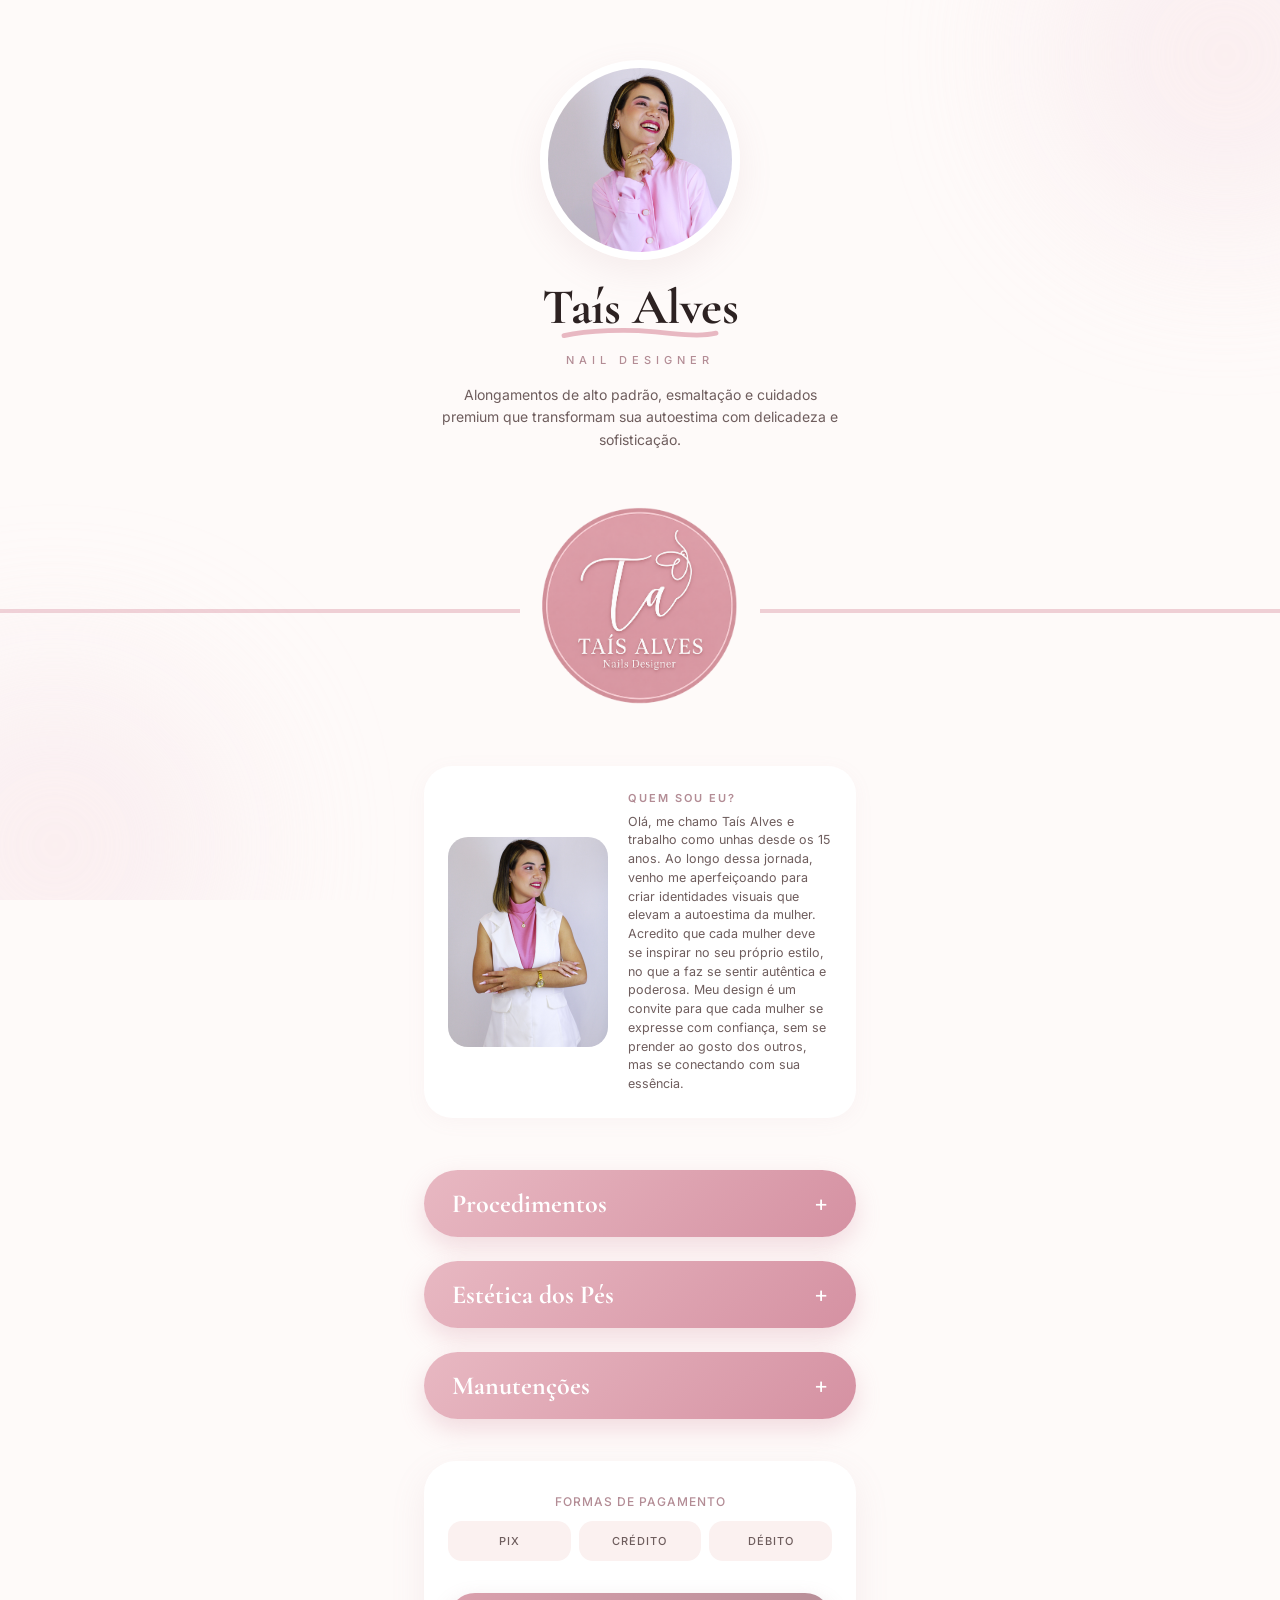
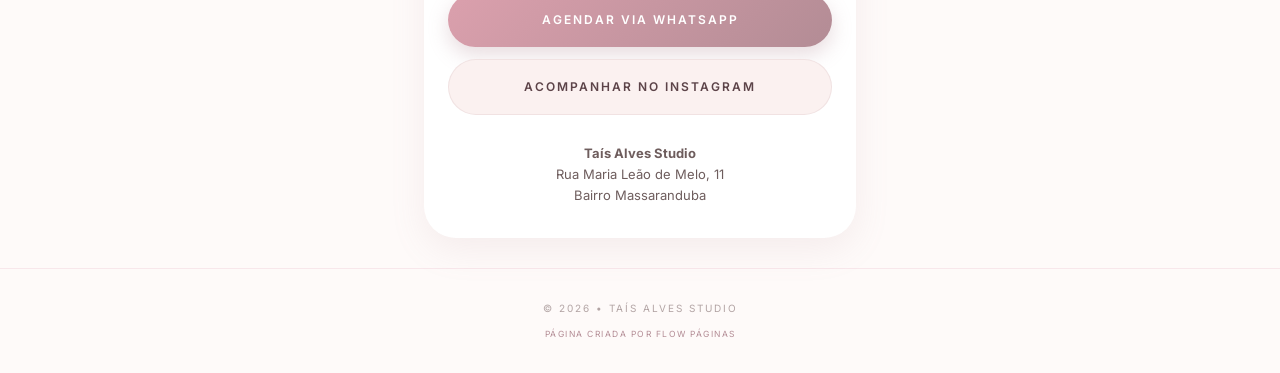
==== index.html @ ef5755d2 "Update index.html" ====
<!DOCTYPE html>
<html lang="pt-BR">
<head>
<meta charset="UTF-8" />
<meta name="viewport" content="width=device-width, initial-scale=1.0"/>

<title>Taís Alves — Nail Designer</title>

<link rel="preconnect" href="https://fonts.googleapis.com">
<link rel="preconnect" href="https://fonts.gstatic.com" crossorigin>
<link href="https://fonts.googleapis.com/css2?family=Inter:wght@300;400;500;600&family=Cormorant+Garamond:ital,wght=0,400;0,500;0,600;0,700;1,400&display=swap" rel="stylesheet">

<style>
:root{
  --bg: #fefaf9;
  --bg-sub: #fbf1f0;
  --rosa-soft: #f8e7eb;
  --rosa-medium: #e8b8c2;
  --rosa-dark: #b38c95;
  --gold: #c8a27a;
  --texto-main: #2d2222;
  --texto-muted: #6e5d5d;
  --branco: #ffffff;
  --shadow-sm: 0 4px 20px rgba(179,140,149,0.06);
  --shadow-md: 0 12px 35px rgba(179,140,149,0.12);
}

*{
  margin:0;
  padding:0;
  box-sizing:border-box;
}

html{
  scroll-behavior:smooth;
  -webkit-text-size-adjust: 100%;
}

body{
  background: var(--bg);
  font-family: 'Inter', sans-serif;
  color: var(--texto-main);
  overflow-x: hidden;
  line-height: 1.5;
  position: relative;
}

img{
  display: block;
  max-width: 100%;
  height: auto;
}

a{
  text-decoration: none;
  color: inherit;
}

.container{
  width: 100%;
  max-width: 480px;
  margin: 0 auto;
  padding: 0 24px;
  position: relative;
  z-index: 10;
}

/* DEGRADÊS DE FUNDO ESTÁTICOS */
.bg-glow {
  position: fixed;
  top: 0;
  left: 0;
  width: 100vw;
  height: 100vh;
  pointer-events: none;
  z-index: 1;
  overflow: hidden;
}

.glow-orb {
  position: absolute;
  width: 350px;
  height: 350px;
  border-radius: 50%;
  background: var(--rosa-soft);
  filter: blur(80px);
  opacity: 0.6;
}

.orb-tr { top: -120px; right: -120px; } 
.orb-bl { bottom: -120px; left: -120px; } 

/* HERO SECTION */
.hero{
  min-height: auto;
  display: flex;
  align-items: center;
  justify-content: center;
  position: relative;
  overflow: hidden;
  padding: 60px 0 0px;
  background: transparent;
}

.hero-content{
  position: relative;
  z-index: 2;
  text-align: center;
  width: 100%;
}

.hero-img{
  width: 200px;
  height: 200px;
  border-radius: 50%;
  overflow: hidden;
  margin: 0 auto;
  border: 8px solid var(--branco);
  box-shadow: var(--shadow-md);
  position: relative;
}

.hero-img img{
  width: 100%;
  height: 100%;
  object-fit: cover;
  object-position: center 18%;
}

.hero-name-container {
  display: inline-block;
  position: relative;
  margin-top: 24px;
}

.hero-name{
  font-family: 'Cormorant Garamond', serif;
  font-size: 50px;
  line-height: 0.95;
  font-weight: 700;
  color: var(--texto-main);
  letter-spacing: -0.5px;
}

.brush-stroke {
  position: absolute;
  bottom: -10px;
  left: 50%;
  transform: translateX(-50%);
  width: 160px;
  height: auto;
  pointer-events: none;
}

.brush-line {
  stroke-dasharray: 500;
  stroke-dashoffset: 500;
  animation: drawStroke 1.8s cubic-bezier(0.4, 0, 0.2, 1) forwards;
  animation-delay: 0.3s;
}

@keyframes drawStroke {
  to { stroke-dashoffset: 0; }
}

.hero-role{
  margin-top: 20px;
  font-size: 11px;
  font-weight: 500;
  letter-spacing: 5px;
  text-transform: uppercase;
  color: var(--rosa-dark);
}

.hero p{
  margin-top: 16px;
  font-size: 14px;
  line-height: 1.6;
  color: var(--texto-muted);
  padding: 0 15px;
}

/* DIVISÓRIA DA LOGO COM CONEXÃO PERFEITA NAS LATERAIS */
.brand-logo-divider-container {
  display: flex;
  align-items: center;
  justify-content: center;
  width: 100vw;
  position: relative;
  left: 50%;
  right: 50%;
  margin-left: -50vw;
  margin-right: -50vw;
  padding: 40px 0 20px;
}

.brand-logo-divider-container::before,
.brand-logo-divider-container::after {
  content: "";
  flex: 1;
  height: 4px; 
  background: var(--rosa-medium);
  opacity: 0.65;
}

.brand-logo-inner {
  padding: 0; /* Removido o recuo para permitir que as linhas toquem as bordas da logo */
  flex-shrink: 0;
  display: flex;
  align-items: center;
}

.brand-logo-inner img {
  width: 240px; /* Logo aumentada para maior destaque */
  height: auto;
  display: block;
}

/* SECTIONS E ACORDION */
.section{
  padding: 12px 0;
  position: relative;
}

.accordion-trigger {
  width: 100%;
  border: none;
  padding: 18px 28px;
  border-radius: 50px;
  background: linear-gradient(135deg, var(--rosa-medium), #d591a2);
  color: var(--branco);
  display: flex;
  justify-content: space-between;
  align-items: center;
  font-family: 'Cormorant Garamond', serif;
  font-size: 26px;
  font-weight: 700;
  cursor: pointer;
  box-shadow: 0 10px 25px rgba(213,145,162, 0.3);
  transition: all 0.3s ease;
}

.accordion-trigger::after {
  content: '+';
  font-family: 'Inter', sans-serif;
  font-size: 22px;
  font-weight: 400;
  color: var(--branco);
  transition: transform 0.3s ease;
}

.accordion-trigger.active {
  background: linear-gradient(135deg, #d591a2, var(--rosa-dark));
  box-shadow: 0 4px 15px rgba(213,145,162, 0.2);
}

.accordion-trigger.active::after {
  content: '−';
}

.accordion-content {
  max-height: 0;
  overflow: hidden;
  transition: max-height 0.4s cubic-bezier(0.4, 0, 0.2, 1);
  background: transparent;
}

.accordion-wrapper {
  padding: 20px 4px;
  display: flex;
  flex-direction: column;
  gap: 16px;
}

/* QUEM SOU EU */
.about-section {
  padding: 15px 0 40px;
}

.about{
  background: var(--branco);
  padding: 24px;
  border-radius: 28px;
  box-shadow: var(--shadow-sm);
  display: flex;
  flex-direction: row;
  align-items: center;
  gap: 20px;
}

.about-image {
  flex-shrink: 0;
}

.about-image img{
  width: 160px; /* Levemente mais larga */
  height: 210px; /* Levemente mais alta - Proporção elegante preservada */
  border-radius: 20px;
  object-fit: cover;
  object-position: center 20%;
}

.about-text{
  flex: 1;
}

.about-text h3{
  font-size: 11px;
  font-weight: 600;
  letter-spacing: 2px;
  text-transform: uppercase;
  color: var(--rosa-dark);
  margin-bottom: 6px;
}

.about-text p{
  font-size: 12.5px;
  line-height: 1.5;
  color: var(--texto-muted);
}

/* CONTAINER PADRÃO DE SERVIÇOS */
.service-block {
  background: var(--branco);
  padding: 20px;
  border-radius: 28px;
  box-shadow: var(--shadow-sm);
  display: flex;
  flex-direction: row;
  align-items: center;
  gap: 20px;
}

.service-block-image {
  flex-shrink: 0;
}

.service-block-image img {
  width: 120px;
  height: 160px;
  border-radius: 20px;
  object-fit: cover;
}

.service-block-text {
  flex: 1;
}

.service-block-text h4 {
  font-family: 'Cormorant Garamond', serif;
  font-size: 24px;
  font-weight: 700;
  color: var(--texto-main);
  margin-bottom: 6px;
  line-height: 1.2;
}

.service-block-text h5 {
  font-size: 9px;
  font-weight: 600;
  letter-spacing: 2px;
  text-transform: uppercase;
  color: var(--rosa-dark);
  margin-bottom: 2px;
}

.service-block-text p {
  font-size: 12px;
  line-height: 1.5;
  color: var(--texto-muted);
}

/* CONTATOS E PAGAMENTO */
.payment-section {
  padding: 30px 0;
}

.payment-box{
  background: var(--branco);
  padding: 32px 24px;
  border-radius: 32px;
  box-shadow: var(--shadow-md);
}

.payment-list{
  display: grid;
  grid-template-columns: repeat(3, 1fr);
  gap: 8px;
  margin-top: 10px;
}

.payment-item{
  padding: 12px 5px;
  border-radius: 14px;
  background: var(--bg-sub);
  font-size: 11px;
  font-weight: 500;
  letter-spacing: 1px;
  text-transform: uppercase;
  color: var(--texto-muted);
  text-align: center;
}

.socials{
  margin-top: 32px;
  display: flex;
  flex-direction: column;
  gap: 12px;
}

.socials a{
  padding: 18px;
  border-radius: 50px;
  font-size: 12px;
  font-weight: 600;
  letter-spacing: 2px;
  text-transform: uppercase;
  text-align: center;
  transition: all 0.2s ease;
}

.btn-instagram{
  background: var(--bg-sub);
  color: #5c4348;
  border: 1px solid rgba(179,140,149,0.15);
}

.btn-whatsapp{
  background: linear-gradient(135deg, #dba0ad, var(--rosa-dark));
  color: var(--branco);
  box-shadow: 0 8px 20px rgba(179,140,149,0.3);
}

.address{
  margin-top: 28px;
  font-size: 13px;
  line-height: 1.6;
  color: var(--texto-muted);
  text-align: center;
}

/* FOOTER */
footer{
  padding: 32px 0;
  text-align: center;
  font-size: 10px;
  font-weight: 400;
  letter-spacing: 2px;
  text-transform: uppercase;
  color: #b2a4a4;
  border-top: 1px solid var(--rosa-soft);
  display: flex;
  flex-direction: column;
  align-items: center;
  gap: 10px;
}

.credits {
  font-size: 8.5px;
  letter-spacing: 1.5px;
  color: var(--rosa-dark);
  margin-top: 2px;
}
</style>
</head>

<body>

<div class="bg-glow">
  <div class="glow-orb orb-tr"></div>
  <div class="glow-orb orb-bl"></div>
</div>

<section class="hero">
  <div class="container">
    <div class="hero-content">
      <div class="hero-img">
        <img src="F1C.JPG" alt="Taís Alves">
      </div>

      <div class="hero-name-container">
        <h1 class="hero-name">Taís Alves</h1>
        <svg class="brush-stroke" viewBox="0 0 200 20" fill="none" xmlns="http://www.w3.org/2000/svg">
          <path class="brush-line" d="M5 12C35 5 85 4 115 7C145 10 175 14 195 9" stroke="#e8b8c2" stroke-width="6" stroke-linecap="round" stroke-linejoin="round"/>
        </svg>
      </div>

      <div class="hero-role">Nail Designer</div>

      <p>Alongamentos de alto padrão, esmaltação e cuidados premium que transformam sua autoestima com delicadeza e sofisticação.</p>
    </div>
  </div>
</section>

<div class="brand-logo-divider-container">
  <div class="brand-logo-inner">
    <img src="page12.png" alt="Taís Alves Nails Designer Logo">
  </div>
</div>

<section class="section about-section">
  <div class="container">
    <div class="about">
      <div class="about-image">
        <img src="F2Q.JPG" alt="Taís Alves">
      </div>
      <div class="about-text">
        <h3>Quem sou eu?</h3>
        <p>Olá, me chamo Taís Alves e trabalho como unhas desde os 15 anos. Ao longo dessa jornada, venho me aperfeiçoando para criar identidades visuais que elevam a autoestima da mulher. Acredito que cada mulher deve se inspirar no seu próprio estilo, no que a faz se sentir autêntica e poderosa. Meu design é um convite para que cada mulher se expresse com confiança, sem se prender ao gosto dos outros, mas se conectando com sua essência.</p>
      </div>
    </div>
  </div>
</section>

<section class="section">
  <div class="container">
    <button class="accordion-trigger" aria-expanded="false">Procedimentos</button>
    <div class="accordion-content">
      <div class="accordion-wrapper">

        <div class="service-block">
          <div class="service-block-image">
            <img src="alonf.jpg" alt="Fibra de Vidro">
          </div>
          <div class="service-block-text">
            <h4>Fibra de Vidro</h4>
            <p>A fibra de vidro para unhas é um material composto por filamentos finos que, quando aplicados com um gel ou resina, reforçam a estrutura da unha, proporcionando alongamento leve, resistente e natural. É uma técnica duradoura, ideal para quem busca uma alternativa mais fina e flexível, com acabamento impecável e menor risco de quebra.</p>
          </div>
        </div>

        <div class="service-block">
          <div class="service-block-image">
            <img src="blida.jpg" alt="Blindagem Diamond">
          </div>
          <div class="service-block-text">
            <h4>Blindagem Diamond</h4>
            <p>Camada protetora ideal para blindar suas unhas naturais contra quebras estruturais e rachaduras, promovendo brilho uniforme por muito mais tempo.</p>
          </div>
        </div>

        <div class="service-block">
          <div class="service-block-image">
            <img src="unhasgel.jpg" alt="Esmaltação em Gel / Molde F1">
          </div>
          <div class="service-block-text">
            <h4>Esmaltação em Gel</h4>
            <p>O molde F1 para unhas em gel é um sistema de suporte técnico de alta precisão, desenvolvido para garantir o alongamento exato e simétrico das unhas. Ele é feito de material de alta qualidade, permitindo uma aderência segura e um controle preciso do formato. Ideal para profissionais que buscam um resultado duradouro, natural e com alta performance.</p>
          </div>
        </div>

      </div>
    </div>
  </div>
</section>

<section class="section">
  <div class="container">
    <button class="accordion-trigger" aria-expanded="false">Estética dos Pés</button>
    <div class="accordion-content">
      <div class="accordion-wrapper">

        <div class="service-block">
          <div class="service-block-image">
            <img src="spap.jpg" alt="SPA dos Pés">
          </div>
          <div class="service-block-text">
            <h4>SPA dos Pés</h4>
            <p>Tratamento relaxante com esfoliação, imersão em água morna e hidratação profunda para remover calosidades e renovar totalmente a pele.</p>
          </div>
        </div>

        <div class="service-block">
          <div class="service-block-image">
            <img src="Premium.png" alt="Pedicure Premium">
          </div>
          <div class="service-block-text">
            <h4>Pedicure Premium</h4>
            <p>Cuidado meticuloso focado na saúde e na estética das unhas dos pés, oferecendo corte correto, remoção higiênica de cutículas e acabamento limpo.</p>
          </div>
        </div>

      </div>
    </div>
  </div>
</section>

<section class="section">
  <div class="container">
    <button class="accordion-trigger" aria-expanded="false">Manutenções</button>
    <div class="accordion-content">
      <div class="accordion-wrapper">

        <div class="service-block">
          <div class="service-block-image">
            <img src="along.png" alt="Alongamento">
          </div>
          <div class="service-block-text">
            <h5>Cuidados</h5>
            <h4>Alongamento</h4>
            <p>A manutenção deve ser realizada entre 15 e 20 dias para preservar resistência e beleza.</p>
          </div>
        </div>

        <div class="service-block">
          <div class="service-block-image">
            <img src="cuidados-2.png" alt="Esmaltação em Gel">
          </div>
          <div class="service-block-text">
            <h5>Cuidados</h5>
            <h4>Esmaltação em Gel</h4>
            <p>Evite remover em casa para não comprometer a saúde das unhas naturais.</p>
          </div>
        </div>

      </div>
    </div>
  </div>
</section>

<section class="section payment-section">
  <div class="container">
    <div class="payment">
      <div class="payment-box">
        
        <p style="font-size: 12px; text-transform: uppercase; letter-spacing: 1px; color: var(--rosa-dark); font-weight: 500; text-align: center;">Formas de pagamento</p>
        
        <div class="payment-list">
          <div class="payment-item">Pix</div>
          <div class="payment-item">Crédito</div>
          <div class="payment-item">Débito</div>
        </div>

        <div class="socials">
          <a href="https://wa.me/558299385421" class="btn-whatsapp" target="_blank">Agendar via WhatsApp</a>
          <a href="https://www.instagram.com/taisalves.naildesigner?utm_source=qr" class="btn-instagram" target="_blank">Acompanhar no Instagram</a>
        </div>

        <div class="address">
          <strong>Taís Alves Studio</strong><br>
          Rua Maria Leão de Melo, 11<br>
          Bairro Massaranduba
        </div>
      </div>
    </div>
  </div>
</section>

<footer>
  <span>© <span id="year"></span> • Taís Alves Studio</span>
  <span class="credits">Página criada por Flow Páginas</span>
</footer>

<script>
  document.getElementById('year').textContent = new Date().getFullYear();

  document.querySelectorAll('.accordion-trigger').forEach(trigger => {
    trigger.addEventListener('click', function() {
      this.classList.toggle('active');
      const content = this.nextElementSibling;
      
      if (this.classList.contains('active')) {
        content.style.maxHeight = content.scrollHeight + "px";
        this.setAttribute('aria-expanded', 'true');
      } else {
        content.style.maxHeight = "0px";
        this.setAttribute('aria-expanded', 'false');
      }
    });
  });
</script>

</body>
</html>
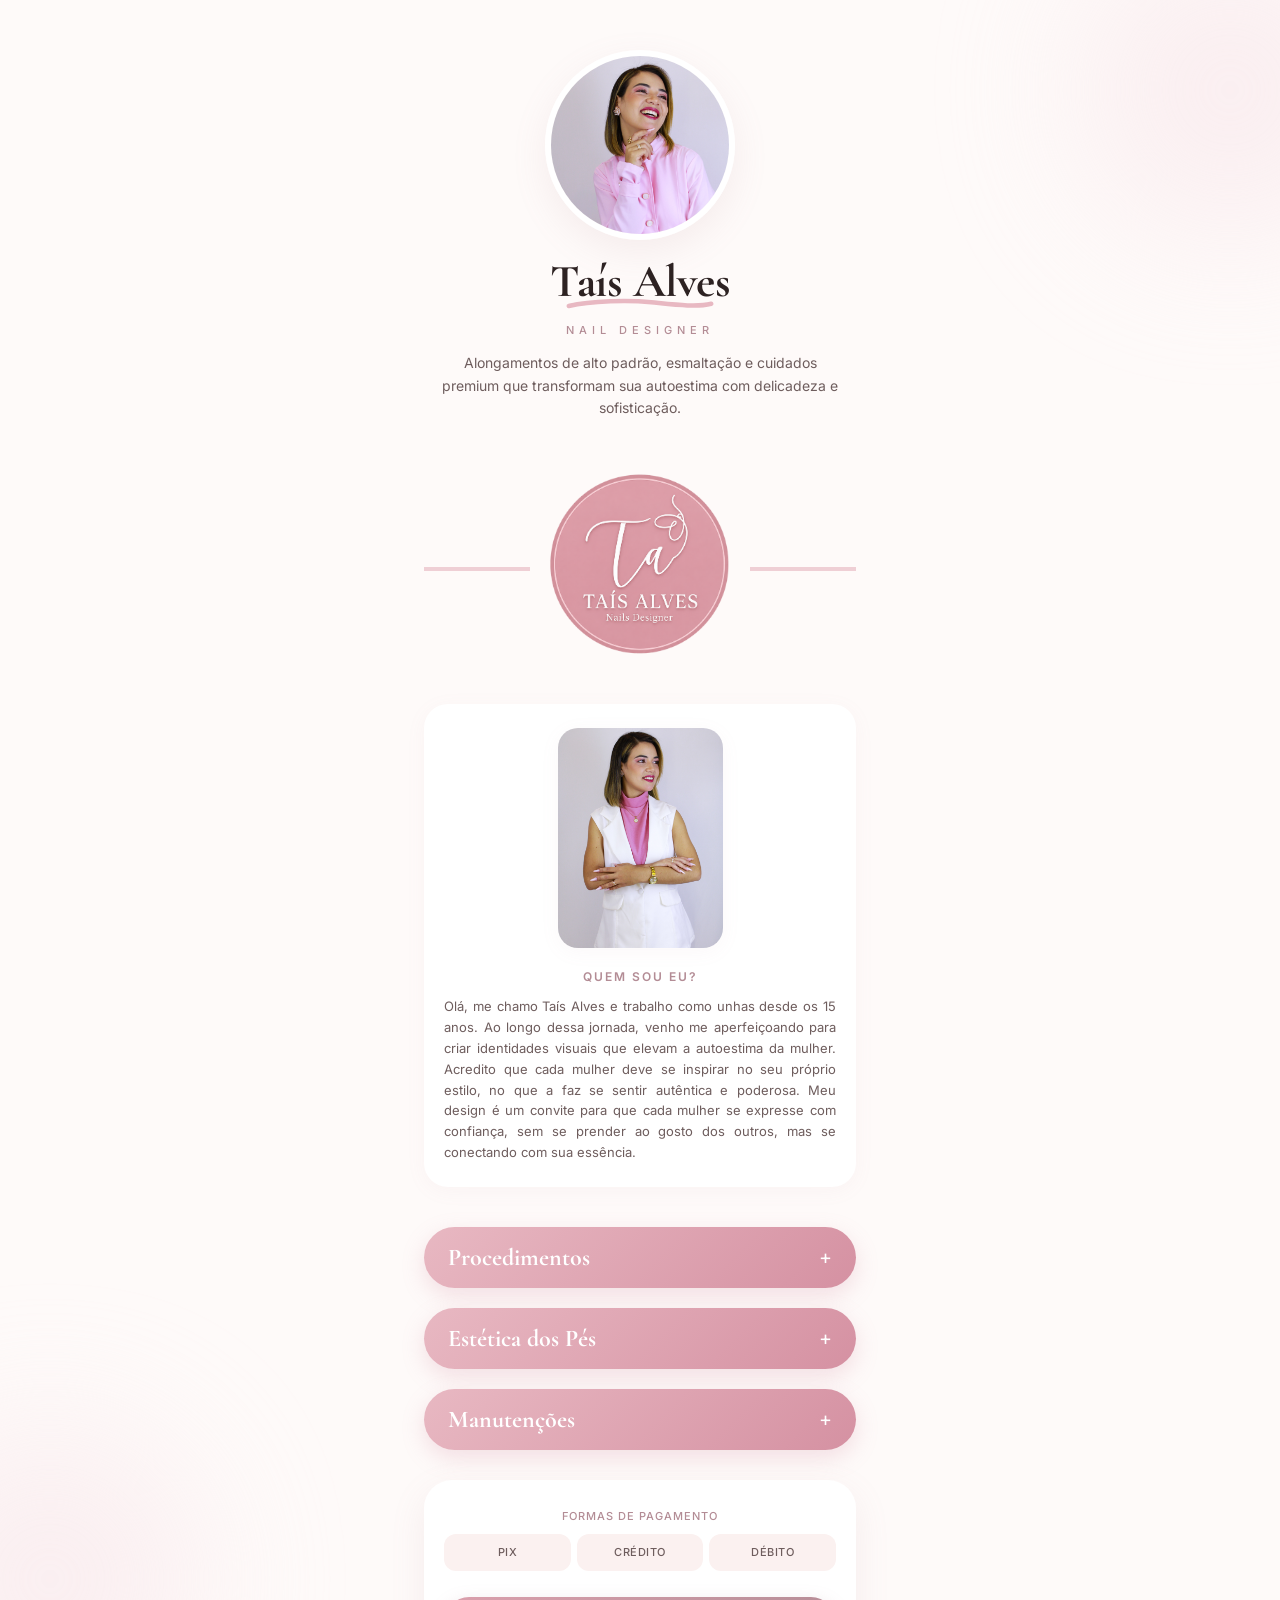
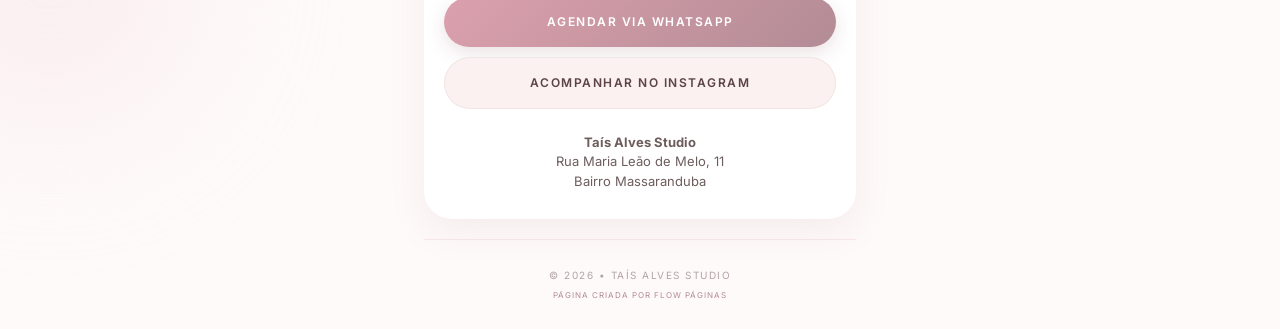
==== commit e36842bb: "Update index.html" ====
--- a/index.html
+++ b/index.html
@@ -2,7 +2,7 @@
 <html lang="pt-BR">
 <head>
 <meta charset="UTF-8" />
-<meta name="viewport" content="width=device-width, initial-scale=1.0"/>
+<meta name="viewport" content="width=device-width, initial-scale=1.0, maximum-scale=5.0"/>
 
 <title>Taís Alves — Nail Designer</title>
 
@@ -31,16 +31,16 @@
   box-sizing:border-box;
 }
 
-html{
-  scroll-behavior:smooth;
-  -webkit-text-size-adjust: 100%;
+html, body {
+  width: 100%;
+  max-width: 100%;
+  background: var(--bg);
+  overflow-x: hidden; /* Garante que não haja rolagem lateral */
 }
 
 body{
-  background: var(--bg);
   font-family: 'Inter', sans-serif;
   color: var(--texto-main);
-  overflow-x: hidden;
   line-height: 1.5;
   position: relative;
 }
@@ -65,13 +65,13 @@
   z-index: 10;
 }
 
-/* DEGRADÊS DE FUNDO ESTÁTICOS */
+/* DEGRADÊS DE FUNDO ESTÁTICOS - OTIMIZADOS PARA CELULAR */
 .bg-glow {
-  position: fixed;
+  position: absolute;
   top: 0;
   left: 0;
-  width: 100vw;
-  height: 100vh;
+  width: 100%;
+  height: 100%;
   pointer-events: none;
   z-index: 1;
   overflow: hidden;
@@ -79,43 +79,35 @@
 
 .glow-orb {
   position: absolute;
-  width: 350px;
-  height: 350px;
+  width: 300px;
+  height: 300px;
   border-radius: 50%;
   background: var(--rosa-soft);
-  filter: blur(80px);
+  filter: blur(70px);
   opacity: 0.6;
 }
 
-.orb-tr { top: -120px; right: -120px; } 
-.orb-bl { bottom: -120px; left: -120px; } 
+.orb-tr { top: -60px; right: -100px; } 
+.orb-bl { bottom: 200px; left: -100px; } 
 
 /* HERO SECTION */
 .hero{
-  min-height: auto;
-  display: flex;
-  align-items: center;
-  justify-content: center;
-  position: relative;
-  overflow: hidden;
-  padding: 60px 0 0px;
+  padding: 50px 0 10px;
   background: transparent;
+  text-align: center;
 }
 
 .hero-content{
-  position: relative;
-  z-index: 2;
-  text-align: center;
   width: 100%;
 }
 
 .hero-img{
-  width: 200px;
-  height: 200px;
+  width: 190px;
+  height: 190px;
   border-radius: 50%;
   overflow: hidden;
   margin: 0 auto;
-  border: 8px solid var(--branco);
+  border: 6px solid var(--branco);
   box-shadow: var(--shadow-md);
   position: relative;
 }
@@ -130,12 +122,12 @@
 .hero-name-container {
   display: inline-block;
   position: relative;
-  margin-top: 24px;
+  margin-top: 20px;
 }
 
 .hero-name{
   font-family: 'Cormorant Garamond', serif;
-  font-size: 50px;
+  font-size: 46px;
   line-height: 0.95;
   font-weight: 700;
   color: var(--texto-main);
@@ -144,27 +136,16 @@
 
 .brush-stroke {
   position: absolute;
-  bottom: -10px;
+  bottom: -8px;
   left: 50%;
   transform: translateX(-50%);
-  width: 160px;
+  width: 150px;
   height: auto;
   pointer-events: none;
 }
 
-.brush-line {
-  stroke-dasharray: 500;
-  stroke-dashoffset: 500;
-  animation: drawStroke 1.8s cubic-bezier(0.4, 0, 0.2, 1) forwards;
-  animation-delay: 0.3s;
-}
-
-@keyframes drawStroke {
-  to { stroke-dashoffset: 0; }
-}
-
 .hero-role{
-  margin-top: 20px;
+  margin-top: 18px;
   font-size: 11px;
   font-weight: 500;
   letter-spacing: 5px;
@@ -173,25 +154,21 @@
 }
 
 .hero p{
-  margin-top: 16px;
+  margin-top: 14px;
   font-size: 14px;
   line-height: 1.6;
   color: var(--texto-muted);
-  padding: 0 15px;
-}
-
-/* DIVISÓRIA DA LOGO COM CONEXÃO PERFEITA NAS LATERAIS */
+  padding: 0 10px;
+}
+
+/* DIVISÓRIA DA LOGO BLINDADA PARA NÃO QUEBRAR NO CELULAR */
 .brand-logo-divider-container {
   display: flex;
   align-items: center;
   justify-content: center;
-  width: 100vw;
-  position: relative;
-  left: 50%;
-  right: 50%;
-  margin-left: -50vw;
-  margin-right: -50vw;
-  padding: 40px 0 20px;
+  width: 100%;
+  padding: 30px 0 15px;
+  gap: 0;
 }
 
 .brand-logo-divider-container::before,
@@ -204,28 +181,29 @@
 }
 
 .brand-logo-inner {
-  padding: 0; /* Removido o recuo para permitir que as linhas toquem as bordas da logo */
+  padding: 0; 
   flex-shrink: 0;
   display: flex;
   align-items: center;
 }
 
 .brand-logo-inner img {
-  width: 240px; /* Logo aumentada para maior destaque */
+  width: 220px; 
+  max-width: 55vw; 
   height: auto;
   display: block;
 }
 
 /* SECTIONS E ACORDION */
 .section{
-  padding: 12px 0;
+  padding: 10px 0;
   position: relative;
 }
 
 .accordion-trigger {
   width: 100%;
   border: none;
-  padding: 18px 28px;
+  padding: 16px 24px;
   border-radius: 50px;
   background: linear-gradient(135deg, var(--rosa-medium), #d591a2);
   color: var(--branco);
@@ -233,25 +211,25 @@
   justify-content: space-between;
   align-items: center;
   font-family: 'Cormorant Garamond', serif;
-  font-size: 26px;
+  font-size: 24px;
   font-weight: 700;
   cursor: pointer;
-  box-shadow: 0 10px 25px rgba(213,145,162, 0.3);
+  box-shadow: 0 8px 22px rgba(213,145,162, 0.25);
   transition: all 0.3s ease;
+  outline: none;
 }
 
 .accordion-trigger::after {
   content: '+';
   font-family: 'Inter', sans-serif;
-  font-size: 22px;
+  font-size: 20px;
   font-weight: 400;
   color: var(--branco);
-  transition: transform 0.3s ease;
 }
 
 .accordion-trigger.active {
   background: linear-gradient(135deg, #d591a2, var(--rosa-dark));
-  box-shadow: 0 4px 15px rgba(213,145,162, 0.2);
+  box-shadow: 0 4px 12px rgba(213,145,162, 0.15);
 }
 
 .accordion-trigger.active::after {
@@ -262,29 +240,29 @@
   max-height: 0;
   overflow: hidden;
   transition: max-height 0.4s cubic-bezier(0.4, 0, 0.2, 1);
-  background: transparent;
 }
 
 .accordion-wrapper {
-  padding: 20px 4px;
+  padding: 16px 2px;
   display: flex;
   flex-direction: column;
-  gap: 16px;
-}
-
-/* QUEM SOU EU */
+  gap: 14px;
+}
+
+/* QUEM SOU EU - CORRIGIDO E SEGURO */
 .about-section {
-  padding: 15px 0 40px;
+  padding: 10px 0 30px;
 }
 
 .about{
   background: var(--branco);
-  padding: 24px;
-  border-radius: 28px;
+  padding: 24px 20px;
+  border-radius: 24px;
   box-shadow: var(--shadow-sm);
   display: flex;
-  flex-direction: row;
+  flex-direction: column; 
   align-items: center;
+  text-align: center;
   gap: 20px;
 }
 
@@ -293,42 +271,44 @@
 }
 
 .about-image img{
-  width: 160px; /* Levemente mais larga */
-  height: 210px; /* Levemente mais alta - Proporção elegante preservada */
+  width: 165px; 
+  height: 220px; 
   border-radius: 20px;
   object-fit: cover;
   object-position: center 20%;
+  box-shadow: var(--shadow-sm);
 }
 
 .about-text{
-  flex: 1;
+  width: 100%;
 }
 
 .about-text h3{
-  font-size: 11px;
+  font-size: 12px;
   font-weight: 600;
   letter-spacing: 2px;
   text-transform: uppercase;
   color: var(--rosa-dark);
-  margin-bottom: 6px;
+  margin-bottom: 10px;
 }
 
 .about-text p{
-  font-size: 12.5px;
-  line-height: 1.5;
+  font-size: 13px;
+  line-height: 1.6;
   color: var(--texto-muted);
+  text-align: justify;
 }
 
 /* CONTAINER PADRÃO DE SERVIÇOS */
 .service-block {
   background: var(--branco);
-  padding: 20px;
-  border-radius: 28px;
+  padding: 16px;
+  border-radius: 24px;
   box-shadow: var(--shadow-sm);
   display: flex;
   flex-direction: row;
   align-items: center;
-  gap: 20px;
+  gap: 16px;
 }
 
 .service-block-image {
@@ -336,9 +316,9 @@
 }
 
 .service-block-image img {
-  width: 120px;
-  height: 160px;
-  border-radius: 20px;
+  width: 100px;
+  height: 135px;
+  border-radius: 16px;
   object-fit: cover;
 }
 
@@ -348,17 +328,17 @@
 
 .service-block-text h4 {
   font-family: 'Cormorant Garamond', serif;
-  font-size: 24px;
+  font-size: 21px;
   font-weight: 700;
   color: var(--texto-main);
-  margin-bottom: 6px;
+  margin-bottom: 4px;
   line-height: 1.2;
 }
 
 .service-block-text h5 {
   font-size: 9px;
   font-weight: 600;
-  letter-spacing: 2px;
+  letter-spacing: 1.5px;
   text-transform: uppercase;
   color: var(--rosa-dark);
   margin-bottom: 2px;
@@ -366,100 +346,97 @@
 
 .service-block-text p {
   font-size: 12px;
-  line-height: 1.5;
+  line-height: 1.45;
   color: var(--texto-muted);
 }
 
 /* CONTATOS E PAGAMENTO */
 .payment-section {
-  padding: 30px 0;
+  padding: 20px 0;
 }
 
 .payment-box{
   background: var(--branco);
-  padding: 32px 24px;
-  border-radius: 32px;
+  padding: 28px 20px;
+  border-radius: 28px;
   box-shadow: var(--shadow-md);
 }
 
 .payment-list{
   display: grid;
   grid-template-columns: repeat(3, 1fr);
-  gap: 8px;
+  gap: 6px;
   margin-top: 10px;
 }
 
 .payment-item{
-  padding: 12px 5px;
-  border-radius: 14px;
+  padding: 10px 4px;
+  border-radius: 12px;
   background: var(--bg-sub);
   font-size: 11px;
   font-weight: 500;
-  letter-spacing: 1px;
+  letter-spacing: 0.5px;
   text-transform: uppercase;
   color: var(--texto-muted);
   text-align: center;
 }
 
 .socials{
-  margin-top: 32px;
+  margin-top: 26px;
   display: flex;
   flex-direction: column;
-  gap: 12px;
+  gap: 10px;
 }
 
 .socials a{
-  padding: 18px;
+  padding: 16px;
   border-radius: 50px;
   font-size: 12px;
   font-weight: 600;
-  letter-spacing: 2px;
+  letter-spacing: 1.5px;
   text-transform: uppercase;
   text-align: center;
-  transition: all 0.2s ease;
 }
 
 .btn-instagram{
   background: var(--bg-sub);
   color: #5c4348;
-  border: 1px solid rgba(179,140,149,0.15);
+  border: 1px solid rgba(179,140,149,0.12);
 }
 
 .btn-whatsapp{
   background: linear-gradient(135deg, #dba0ad, var(--rosa-dark));
   color: var(--branco);
-  box-shadow: 0 8px 20px rgba(179,140,149,0.3);
+  box-shadow: 0 6px 18px rgba(179,140,149,0.25);
 }
 
 .address{
-  margin-top: 28px;
+  margin-top: 24px;
   font-size: 13px;
-  line-height: 1.6;
+  line-height: 1.5;
   color: var(--texto-muted);
   text-align: center;
 }
 
 /* FOOTER */
 footer{
-  padding: 32px 0;
+  padding: 28px 0;
   text-align: center;
   font-size: 10px;
-  font-weight: 400;
-  letter-spacing: 2px;
+  letter-spacing: 1.5px;
   text-transform: uppercase;
   color: #b2a4a4;
   border-top: 1px solid var(--rosa-soft);
   display: flex;
   flex-direction: column;
   align-items: center;
-  gap: 10px;
+  gap: 6px;
 }
 
 .credits {
-  font-size: 8.5px;
-  letter-spacing: 1.5px;
+  font-size: 8px;
+  letter-spacing: 1px;
   color: var(--rosa-dark);
-  margin-top: 2px;
 }
 </style>
 </head>
@@ -471,8 +448,9 @@
   <div class="glow-orb orb-bl"></div>
 </div>
 
-<section class="hero">
-  <div class="container">
+<div class="container">
+
+  <section class="hero">
     <div class="hero-content">
       <div class="hero-img">
         <img src="F1C.JPG" alt="Taís Alves">
@@ -481,25 +459,22 @@
       <div class="hero-name-container">
         <h1 class="hero-name">Taís Alves</h1>
         <svg class="brush-stroke" viewBox="0 0 200 20" fill="none" xmlns="http://www.w3.org/2000/svg">
-          <path class="brush-line" d="M5 12C35 5 85 4 115 7C145 10 175 14 195 9" stroke="#e8b8c2" stroke-width="6" stroke-linecap="round" stroke-linejoin="round"/>
+          <path d="M5 12C35 5 85 4 115 7C145 10 175 14 195 9" stroke="#e8b8c2" stroke-width="6" stroke-linecap="round" stroke-linejoin="round"/>
         </svg>
       </div>
 
       <div class="hero-role">Nail Designer</div>
-
       <p>Alongamentos de alto padrão, esmaltação e cuidados premium que transformam sua autoestima com delicadeza e sofisticação.</p>
     </div>
+  </section>
+
+  <div class="brand-logo-divider-container">
+    <div class="brand-logo-inner">
+      <img src="page12.png" alt="Taís Alves Nails Designer Logo">
+    </div>
   </div>
-</section>
-
-<div class="brand-logo-divider-container">
-  <div class="brand-logo-inner">
-    <img src="page12.png" alt="Taís Alves Nails Designer Logo">
-  </div>
-</div>
-
-<section class="section about-section">
-  <div class="container">
+
+  <section class="section about-section">
     <div class="about">
       <div class="about-image">
         <img src="F2Q.JPG" alt="Taís Alves">
@@ -509,11 +484,9 @@
         <p>Olá, me chamo Taís Alves e trabalho como unhas desde os 15 anos. Ao longo dessa jornada, venho me aperfeiçoando para criar identidades visuais que elevam a autoestima da mulher. Acredito que cada mulher deve se inspirar no seu próprio estilo, no que a faz se sentir autêntica e poderosa. Meu design é um convite para que cada mulher se expresse com confiança, sem se prender ao gosto dos outros, mas se conectando com sua essência.</p>
       </div>
     </div>
-  </div>
-</section>
-
-<section class="section">
-  <div class="container">
+  </section>
+
+  <section class="section">
     <button class="accordion-trigger" aria-expanded="false">Procedimentos</button>
     <div class="accordion-content">
       <div class="accordion-wrapper">
@@ -524,7 +497,7 @@
           </div>
           <div class="service-block-text">
             <h4>Fibra de Vidro</h4>
-            <p>A fibra de vidro para unhas é um material composto por filamentos finos que, quando aplicados com um gel ou resina, reforçam a estrutura da unha, proporcionando alongamento leve, resistente e natural. É uma técnica duradoura, ideal para quem busca uma alternativa mais fina e flexível, com acabamento impecável e menor risco de quebra.</p>
+            <p>A fibra de vidro para unhas é um material composto por filamentos finos que, quando aplicados com um gel ou resina, reforçam a estrutura da unha, proporcionando alongamento leve, resistente e natural.</p>
           </div>
         </div>
 
@@ -544,17 +517,15 @@
           </div>
           <div class="service-block-text">
             <h4>Esmaltação em Gel</h4>
-            <p>O molde F1 para unhas em gel é um sistema de suporte técnico de alta precisão, desenvolvido para garantir o alongamento exato e simétrico das unhas. Ele é feito de material de alta qualidade, permitindo uma aderência segura e um controle preciso do formato. Ideal para profissionais que buscam um resultado duradouro, natural e com alta performance.</p>
+            <p>O molde F1 para unhas em gel é um sistema de suporte técnico de alta precisão, desenvolvido para garantir o alongamento exato e simétrico das unhas.</p>
           </div>
         </div>
 
       </div>
     </div>
-  </div>
-</section>
-
-<section class="section">
-  <div class="container">
+  </section>
+
+  <section class="section">
     <button class="accordion-trigger" aria-expanded="false">Estética dos Pés</button>
     <div class="accordion-content">
       <div class="accordion-wrapper">
@@ -581,11 +552,9 @@
 
       </div>
     </div>
-  </div>
-</section>
-
-<section class="section">
-  <div class="container">
+  </section>
+
+  <section class="section">
     <button class="accordion-trigger" aria-expanded="false">Manutenções</button>
     <div class="accordion-content">
       <div class="accordion-wrapper">
@@ -614,41 +583,37 @@
 
       </div>
     </div>
-  </div>
-</section>
-
-<section class="section payment-section">
-  <div class="container">
-    <div class="payment">
-      <div class="payment-box">
-        
-        <p style="font-size: 12px; text-transform: uppercase; letter-spacing: 1px; color: var(--rosa-dark); font-weight: 500; text-align: center;">Formas de pagamento</p>
-        
-        <div class="payment-list">
-          <div class="payment-item">Pix</div>
-          <div class="payment-item">Crédito</div>
-          <div class="payment-item">Débito</div>
-        </div>
-
-        <div class="socials">
-          <a href="https://wa.me/558299385421" class="btn-whatsapp" target="_blank">Agendar via WhatsApp</a>
-          <a href="https://www.instagram.com/taisalves.naildesigner?utm_source=qr" class="btn-instagram" target="_blank">Acompanhar no Instagram</a>
-        </div>
-
-        <div class="address">
-          <strong>Taís Alves Studio</strong><br>
-          Rua Maria Leão de Melo, 11<br>
-          Bairro Massaranduba
-        </div>
+  </section>
+
+  <section class="section payment-section">
+    <div class="payment-box">
+      <p style="font-size: 11px; text-transform: uppercase; letter-spacing: 1px; color: var(--rosa-dark); font-weight: 500; text-align: center;">Formas de pagamento</p>
+      
+      <div class="payment-list">
+        <div class="payment-item">Pix</div>
+        <div class="payment-item">Crédito</div>
+        <div class="payment-item">Débito</div>
+      </div>
+
+      <div class="socials">
+        <a href="https://wa.me/558299385421" class="btn-whatsapp" target="_blank">Agendar via WhatsApp</a>
+        <a href="https://www.instagram.com/taisalves.naildesigner?utm_source=qr" class="btn-instagram" target="_blank">Acompanhar no Instagram</a>
+      </div>
+
+      <div class="address">
+        <strong>Taís Alves Studio</strong><br>
+        Rua Maria Leão de Melo, 11<br>
+        Bairro Massaranduba
       </div>
     </div>
-  </div>
-</section>
-
-<footer>
-  <span>© <span id="year"></span> • Taís Alves Studio</span>
-  <span class="credits">Página criada por Flow Páginas</span>
-</footer>
+  </section>
+
+  <footer>
+    <span>© <span id="year"></span> • Taís Alves Studio</span>
+    <span class="credits">Página criada por Flow Páginas</span>
+  </footer>
+
+</div>
 
 <script>
   document.getElementById('year').textContent = new Date().getFullYear();
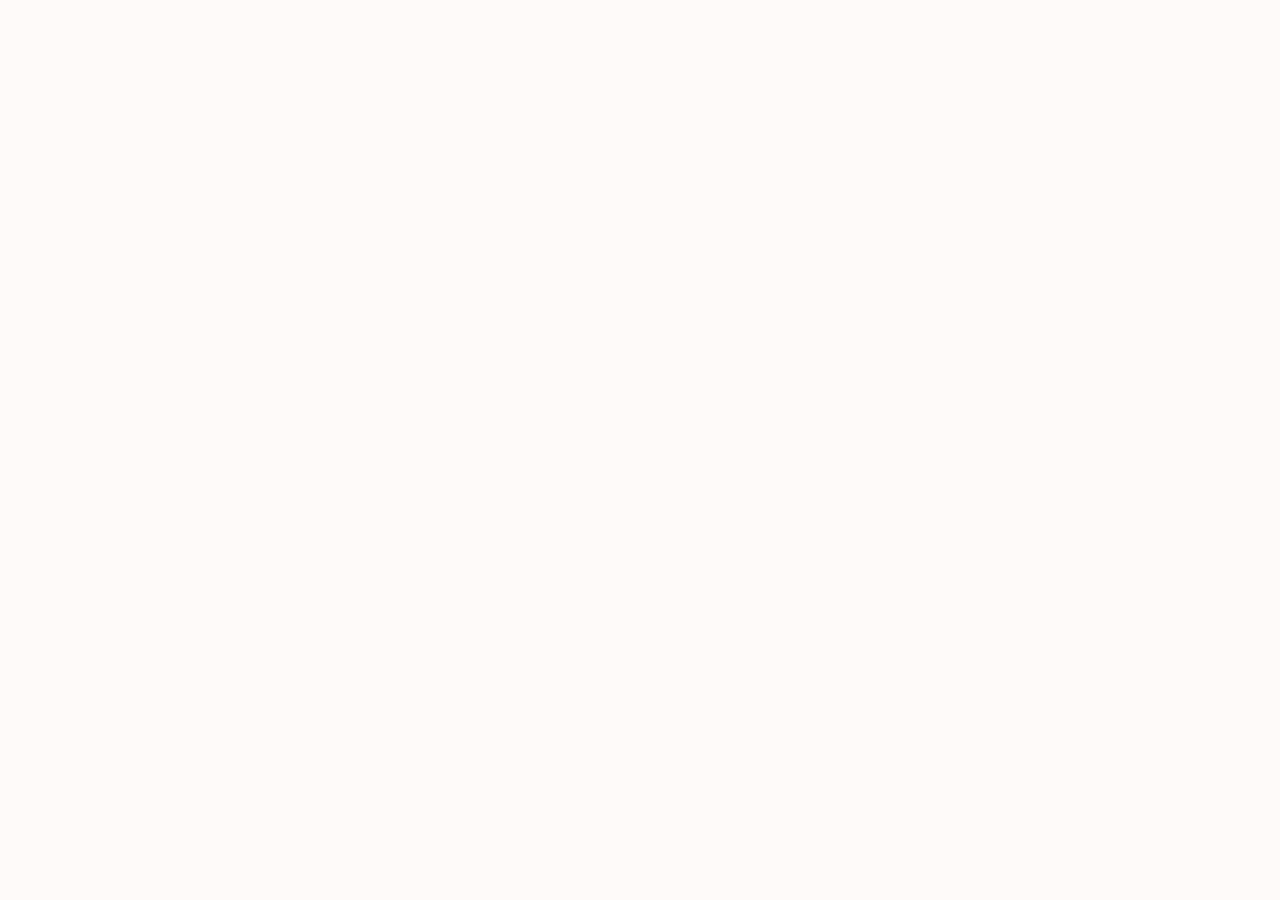
==== commit 02c01f1b: "Update index.html" ====
--- a/index.html
+++ b/index.html
@@ -35,7 +35,7 @@
   width: 100%;
   max-width: 100%;
   background: var(--bg);
-  overflow-x: hidden; /* Garante que não haja rolagem lateral */
+  overflow-x: hidden; /* Evita qualquer quebra ou rolagem para os lados */
 }
 
 body{
@@ -65,7 +65,7 @@
   z-index: 10;
 }
 
-/* DEGRADÊS DE FUNDO ESTÁTICOS - OTIMIZADOS PARA CELULAR */
+/* DEGRADÊS DE FUNDO ESTÁTICOS */
 .bg-glow {
   position: absolute;
   top: 0;
@@ -161,20 +161,22 @@
   padding: 0 10px;
 }
 
-/* DIVISÓRIA DA LOGO BLINDADA PARA NÃO QUEBRAR NO CELULAR */
+/* DIVISÓRIA DA LOGO COM LINHAS INFINITAS (MÉTODO FLEXBOX SEGURO) */
 .brand-logo-divider-container {
   display: flex;
   align-items: center;
   justify-content: center;
-  width: 100%;
-  padding: 30px 0 15px;
+  width: auto;
+  margin-left: -24px;  /* Anula o padding lateral do container colando na tela */
+  margin-right: -24px; /* Anula o padding lateral do container colando na tela */
+  padding: 40px 0 25px;
   gap: 0;
 }
 
 .brand-logo-divider-container::before,
 .brand-logo-divider-container::after {
   content: "";
-  flex: 1;
+  flex: 1; /* Faz as linhas esticarem até o limite absoluto das bordas */
   height: 4px; 
   background: var(--rosa-medium);
   opacity: 0.65;
@@ -188,7 +190,7 @@
 }
 
 .brand-logo-inner img {
-  width: 220px; 
+  width: 140px; /* Logo reduzida para harmonia perfeita com a foto de perfil */
   max-width: 55vw; 
   height: auto;
   display: block;
@@ -249,7 +251,7 @@
   gap: 14px;
 }
 
-/* QUEM SOU EU - CORRIGIDO E SEGURO */
+/* QUEM SOU EU */
 .about-section {
   padding: 10px 0 30px;
 }
@@ -419,199 +421,10 @@
 }
 
 /* FOOTER */
-footer{
-  padding: 28px 0;
-  text-align: center;
-  font-size: 10px;
-  letter-spacing: 1.5px;
-  text-transform: uppercase;
-  color: #b2a4a4;
-  border-top: 1px solid var(--rosa-soft);
-  display: flex;
-  flex-direction: column;
-  align-items: center;
-  gap: 6px;
-}
-
-.credits {
-  font-size: 8px;
-  letter-spacing: 1px;
-  color: var(--rosa-dark);
-}
-</style>
-</head>
-
-<body>
-
-<div class="bg-glow">
-  <div class="glow-orb orb-tr"></div>
-  <div class="glow-orb orb-bl"></div>
-</div>
-
-<div class="container">
-
-  <section class="hero">
-    <div class="hero-content">
-      <div class="hero-img">
-        <img src="F1C.JPG" alt="Taís Alves">
-      </div>
-
-      <div class="hero-name-container">
-        <h1 class="hero-name">Taís Alves</h1>
-        <svg class="brush-stroke" viewBox="0 0 200 20" fill="none" xmlns="http://www.w3.org/2000/svg">
-          <path d="M5 12C35 5 85 4 115 7C145 10 175 14 195 9" stroke="#e8b8c2" stroke-width="6" stroke-linecap="round" stroke-linejoin="round"/>
-        </svg>
-      </div>
-
-      <div class="hero-role">Nail Designer</div>
-      <p>Alongamentos de alto padrão, esmaltação e cuidados premium que transformam sua autoestima com delicadeza e sofisticação.</p>
-    </div>
-  </section>
-
-  <div class="brand-logo-divider-container">
-    <div class="brand-logo-inner">
-      <img src="page12.png" alt="Taís Alves Nails Designer Logo">
-    </div>
-  </div>
-
-  <section class="section about-section">
-    <div class="about">
-      <div class="about-image">
-        <img src="F2Q.JPG" alt="Taís Alves">
-      </div>
-      <div class="about-text">
-        <h3>Quem sou eu?</h3>
-        <p>Olá, me chamo Taís Alves e trabalho como unhas desde os 15 anos. Ao longo dessa jornada, venho me aperfeiçoando para criar identidades visuais que elevam a autoestima da mulher. Acredito que cada mulher deve se inspirar no seu próprio estilo, no que a faz se sentir autêntica e poderosa. Meu design é um convite para que cada mulher se expresse com confiança, sem se prender ao gosto dos outros, mas se conectando com sua essência.</p>
-      </div>
-    </div>
-  </section>
-
-  <section class="section">
-    <button class="accordion-trigger" aria-expanded="false">Procedimentos</button>
-    <div class="accordion-content">
-      <div class="accordion-wrapper">
-
-        <div class="service-block">
-          <div class="service-block-image">
-            <img src="alonf.jpg" alt="Fibra de Vidro">
-          </div>
-          <div class="service-block-text">
-            <h4>Fibra de Vidro</h4>
-            <p>A fibra de vidro para unhas é um material composto por filamentos finos que, quando aplicados com um gel ou resina, reforçam a estrutura da unha, proporcionando alongamento leve, resistente e natural.</p>
-          </div>
-        </div>
-
-        <div class="service-block">
-          <div class="service-block-image">
-            <img src="blida.jpg" alt="Blindagem Diamond">
-          </div>
-          <div class="service-block-text">
-            <h4>Blindagem Diamond</h4>
-            <p>Camada protetora ideal para blindar suas unhas naturais contra quebras estruturais e rachaduras, promovendo brilho uniforme por muito mais tempo.</p>
-          </div>
-        </div>
-
-        <div class="service-block">
-          <div class="service-block-image">
-            <img src="unhasgel.jpg" alt="Esmaltação em Gel / Molde F1">
-          </div>
-          <div class="service-block-text">
-            <h4>Esmaltação em Gel</h4>
-            <p>O molde F1 para unhas em gel é um sistema de suporte técnico de alta precisão, desenvolvido para garantir o alongamento exato e simétrico das unhas.</p>
-          </div>
-        </div>
-
-      </div>
-    </div>
-  </section>
-
-  <section class="section">
-    <button class="accordion-trigger" aria-expanded="false">Estética dos Pés</button>
-    <div class="accordion-content">
-      <div class="accordion-wrapper">
-
-        <div class="service-block">
-          <div class="service-block-image">
-            <img src="spap.jpg" alt="SPA dos Pés">
-          </div>
-          <div class="service-block-text">
-            <h4>SPA dos Pés</h4>
-            <p>Tratamento relaxante com esfoliação, imersão em água morna e hidratação profunda para remover calosidades e renovar totalmente a pele.</p>
-          </div>
-        </div>
-
-        <div class="service-block">
-          <div class="service-block-image">
-            <img src="Premium.png" alt="Pedicure Premium">
-          </div>
-          <div class="service-block-text">
-            <h4>Pedicure Premium</h4>
-            <p>Cuidado meticuloso focado na saúde e na estética das unhas dos pés, oferecendo corte correto, remoção higiênica de cutículas e acabamento limpo.</p>
-          </div>
-        </div>
-
-      </div>
-    </div>
-  </section>
-
-  <section class="section">
-    <button class="accordion-trigger" aria-expanded="false">Manutenções</button>
-    <div class="accordion-content">
-      <div class="accordion-wrapper">
-
-        <div class="service-block">
-          <div class="service-block-image">
-            <img src="along.png" alt="Alongamento">
-          </div>
-          <div class="service-block-text">
-            <h5>Cuidados</h5>
-            <h4>Alongamento</h4>
-            <p>A manutenção deve ser realizada entre 15 e 20 dias para preservar resistência e beleza.</p>
-          </div>
-        </div>
-
-        <div class="service-block">
-          <div class="service-block-image">
-            <img src="cuidados-2.png" alt="Esmaltação em Gel">
-          </div>
-          <div class="service-block-text">
-            <h5>Cuidados</h5>
-            <h4>Esmaltação em Gel</h4>
-            <p>Evite remover em casa para não comprometer a saúde das unhas naturais.</p>
-          </div>
-        </div>
-
-      </div>
-    </div>
-  </section>
-
-  <section class="section payment-section">
-    <div class="payment-box">
-      <p style="font-size: 11px; text-transform: uppercase; letter-spacing: 1px; color: var(--rosa-dark); font-weight: 500; text-align: center;">Formas de pagamento</p>
-      
-      <div class="payment-list">
-        <div class="payment-item">Pix</div>
-        <div class="payment-item">Crédito</div>
-        <div class="payment-item">Débito</div>
-      </div>
-
-      <div class="socials">
-        <a href="https://wa.me/558299385421" class="btn-whatsapp" target="_blank">Agendar via WhatsApp</a>
-        <a href="https://www.instagram.com/taisalves.naildesigner?utm_source=qr" class="btn-instagram" target="_blank">Acompanhar no Instagram</a>
-      </div>
-
-      <div class="address">
-        <strong>Taís Alves Studio</strong><br>
-        Rua Maria Leão de Melo, 11<br>
-        Bairro Massaranduba
-      </div>
-    </div>
-  </section>
-
-  <footer>
-    <span>© <span id="year"></span> • Taís Alves Studio</span>
-    <span class="credits">Página criada por Flow Páginas</span>
-  </footer>
+<footer>
+  <span>© <span id="year"></span> • Taís Alves Studio</span>
+  <span class="credits">Página criada por Flow Páginas</span>
+</footer>
 
 </div>
 
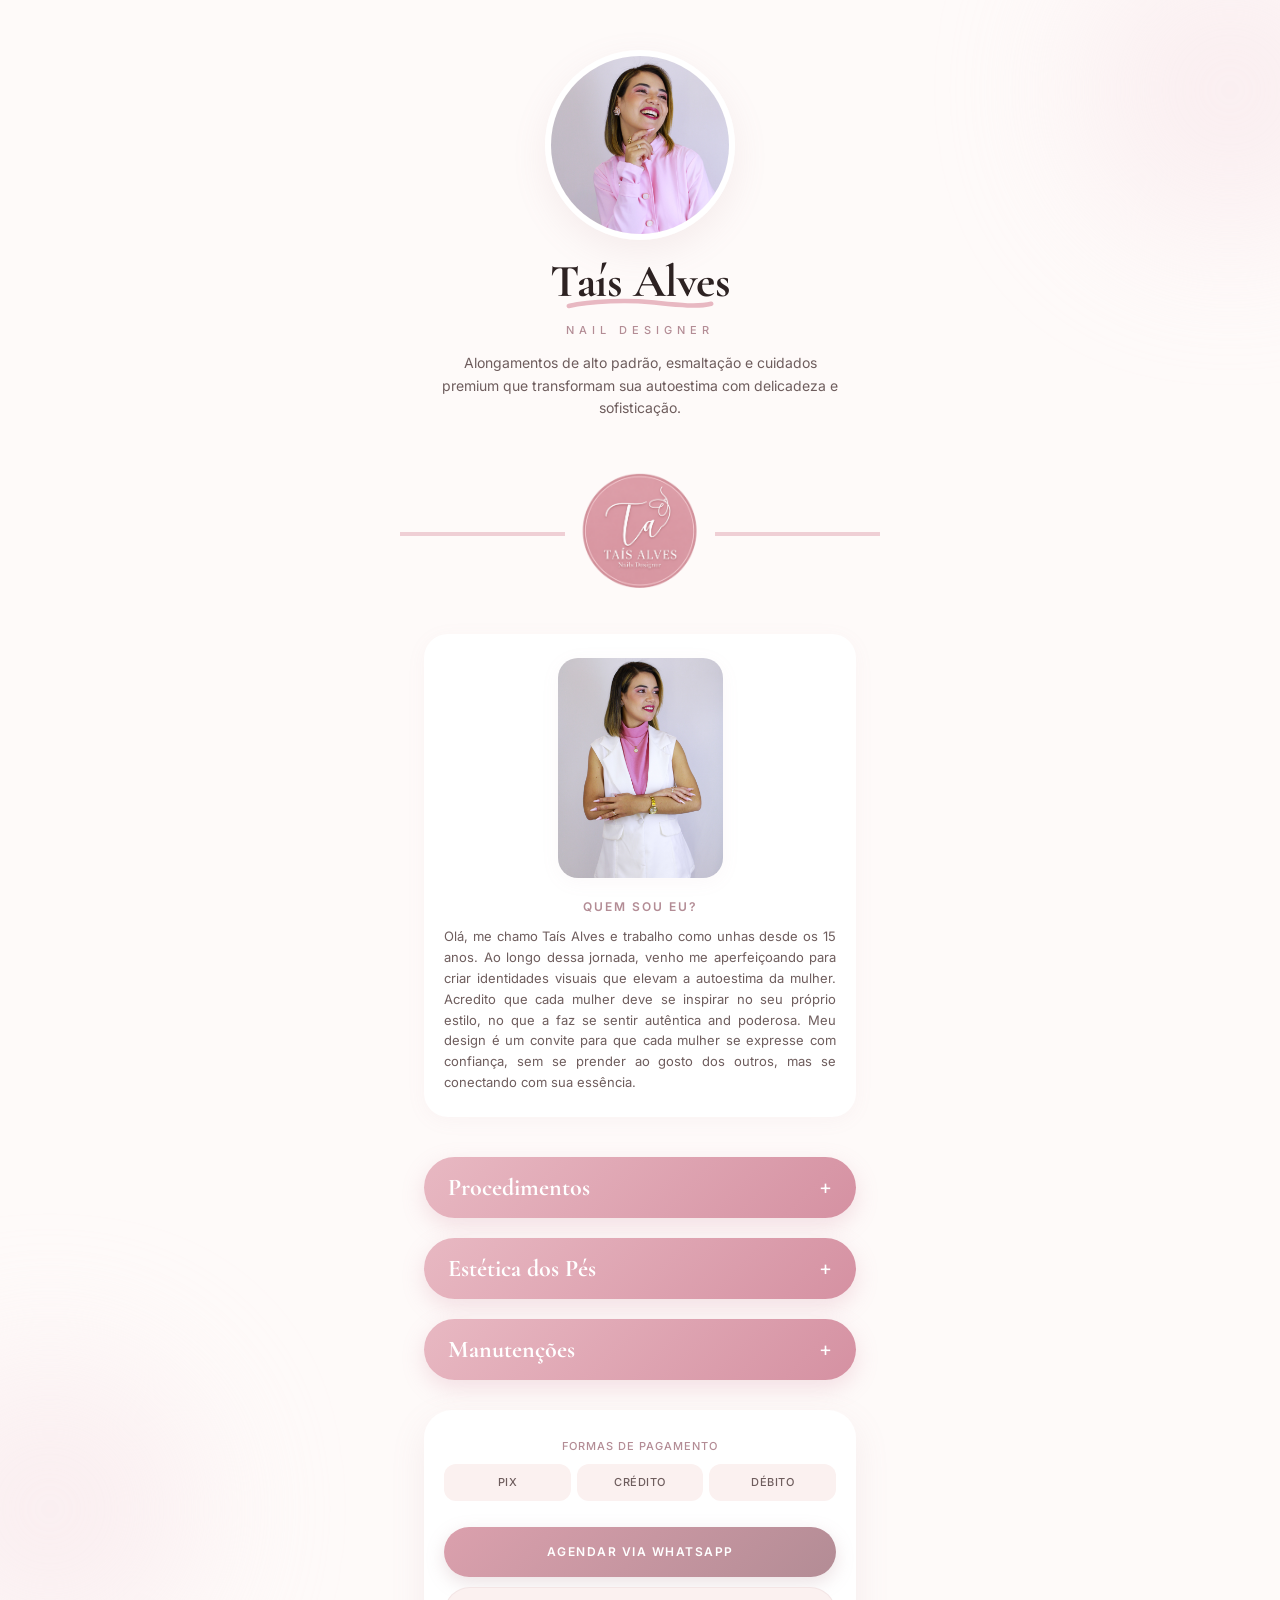
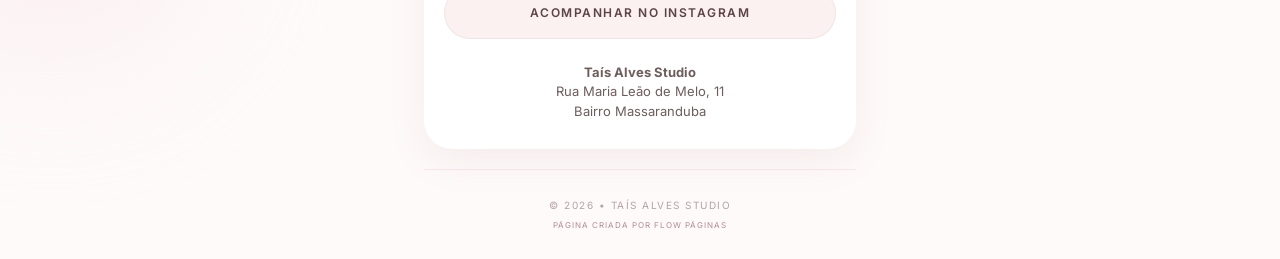
==== commit 4102d8ae: "Update index.html" ====
--- a/index.html
+++ b/index.html
@@ -3,13 +3,10 @@
 <head>
 <meta charset="UTF-8" />
 <meta name="viewport" content="width=device-width, initial-scale=1.0, maximum-scale=5.0"/>
-
 <title>Taís Alves — Nail Designer</title>
-
 <link rel="preconnect" href="https://fonts.googleapis.com">
 <link rel="preconnect" href="https://fonts.gstatic.com" crossorigin>
 <link href="https://fonts.googleapis.com/css2?family=Inter:wght@300;400;500;600&family=Cormorant+Garamond:ital,wght=0,400;0,500;0,600;0,700;1,400&display=swap" rel="stylesheet">
-
 <style>
 :root{
   --bg: #fefaf9;
@@ -35,7 +32,7 @@
   width: 100%;
   max-width: 100%;
   background: var(--bg);
-  overflow-x: hidden; /* Evita qualquer quebra ou rolagem para os lados */
+  overflow-x: hidden;
 }
 
 body{
@@ -161,37 +158,36 @@
   padding: 0 10px;
 }
 
-/* DIVISÓRIA DA LOGO COM LINHAS INFINITAS (MÉTODO FLEXBOX SEGURO) */
+/* DIVISÓRIA DA LOGO COM LINHAS INFINITAS CORRIGIDA */
 .brand-logo-divider-container {
   display: flex;
   align-items: center;
   justify-content: center;
   width: auto;
-  margin-left: -24px;  /* Anula o padding lateral do container colando na tela */
-  margin-right: -24px; /* Anula o padding lateral do container colando na tela */
-  padding: 40px 0 25px;
+  margin-left: -24px;  /* Força a expansão até a borda esquerda da tela */
+  margin-right: -24px; /* Força a expansão até a borda direita da tela */
+  padding: 35px 0 20px;
   gap: 0;
 }
 
 .brand-logo-divider-container::before,
 .brand-logo-divider-container::after {
   content: "";
-  flex: 1; /* Faz as linhas esticarem até o limite absoluto das bordas */
-  height: 4px; 
+  flex: 1;
+  height: 4px;
   background: var(--rosa-medium);
   opacity: 0.65;
 }
 
 .brand-logo-inner {
-  padding: 0; 
+  padding: 0 5px; /* Pequeno respiro para a linha não colar colada demais na imagem */
   flex-shrink: 0;
   display: flex;
   align-items: center;
 }
 
 .brand-logo-inner img {
-  width: 140px; /* Logo reduzida para harmonia perfeita com a foto de perfil */
-  max-width: 55vw; 
+  width: 140px; /* Reduzido e calibrado */
   height: auto;
   display: block;
 }
@@ -262,7 +258,7 @@
   border-radius: 24px;
   box-shadow: var(--shadow-sm);
   display: flex;
-  flex-direction: column; 
+  flex-direction: column;
   align-items: center;
   text-align: center;
   gap: 20px;
@@ -273,8 +269,8 @@
 }
 
 .about-image img{
-  width: 165px; 
-  height: 220px; 
+  width: 165px;
+  height: 220px;
   border-radius: 20px;
   object-fit: cover;
   object-position: center 20%;
@@ -421,10 +417,197 @@
 }
 
 /* FOOTER */
-<footer>
-  <span>© <span id="year"></span> • Taís Alves Studio</span>
-  <span class="credits">Página criada por Flow Páginas</span>
-</footer>
+footer{
+  padding: 28px 0;
+  text-align: center;
+  font-size: 10px;
+  letter-spacing: 1.5px;
+  text-transform: uppercase;
+  color: #b2a4a4;
+  border-top: 1px solid var(--rosa-soft);
+  display: flex;
+  flex-direction: column;
+  align-items: center;
+  gap: 6px;
+}
+
+.credits {
+  font-size: 8px;
+  letter-spacing: 1px;
+  color: var(--rosa-dark);
+}
+</style>
+</head>
+<body>
+
+<div class="bg-glow">
+  <div class="glow-orb orb-tr"></div>
+  <div class="glow-orb orb-bl"></div>
+</div>
+
+<div class="container">
+
+  <section class="hero">
+    <div class="hero-content">
+      <div class="hero-img">
+        <img src="F1C.JPG" alt="Taís Alves">
+      </div>
+
+      <div class="hero-name-container">
+        <h1 class="hero-name">Taís Alves</h1>
+        <svg class="brush-stroke" viewBox="0 0 200 20" fill="none" xmlns="http://www.w3.org/2000/svg">
+          <path d="M5 12C35 5 85 4 115 7C145 10 175 14 195 9" stroke="#e8b8c2" stroke-width="6" stroke-linecap="round" stroke-linejoin="round"/>
+        </svg>
+      </div>
+
+      <div class="hero-role">Nail Designer</div>
+      <p>Alongamentos de alto padrão, esmaltação e cuidados premium que transformam sua autoestima com delicadeza e sofisticação.</p>
+    </div>
+  </section>
+
+  <div class="brand-logo-divider-container">
+    <div class="brand-logo-inner">
+      <img src="page12.png" alt="Taís Alves Nails Designer Logo">
+    </div>
+  </div>
+
+  <section class="section about-section">
+    <div class="about">
+      <div class="about-image">
+        <img src="F2Q.JPG" alt="Taís Alves">
+      </div>
+      <div class="about-text">
+        <h3>Quem sou eu?</h3>
+        <p>Olá, me chamo Taís Alves e trabalho como unhas desde os 15 anos. Ao longo dessa jornada, venho me aperfeiçoando para criar identidades visuais que elevam a autoestima da mulher. Acredito que cada mulher deve se inspirar no seu próprio estilo, no que a faz se sentir autêntica and poderosa. Meu design é um convite para que cada mulher se expresse com confiança, sem se prender ao gosto dos outros, mas se conectando com sua essência.</p>
+      </div>
+    </div>
+  </section>
+
+  <section class="section">
+    <button class="accordion-trigger" aria-expanded="false">Procedimentos</button>
+    <div class="accordion-content">
+      <div class="accordion-wrapper">
+
+        <div class="service-block">
+          <div class="service-block-image">
+            <img src="alonf.jpg" alt="Fibra de Vidro">
+          </div>
+          <div class="service-block-text">
+            <h4>Fibra de Vidro</h4>
+            <p>A fibra de vidro para unhas é um material composto por filamentos finos que, quando aplicados com um gel ou resina, reforçam a estrutura da unha, proporcionando alongamento leve, resistente e natural.</p>
+          </div>
+        </div>
+
+        <div class="service-block">
+          <div class="service-block-image">
+            <img src="blida.jpg" alt="Blindagem Diamond">
+          </div>
+          <div class="service-block-text">
+            <h4>Blindagem Diamond</h4>
+            <p>Camada protetora ideal para blindar suas unhas naturais contra quebras estruturais e rachaduras, promovendo brilho uniforme por muito mais tempo.</p>
+          </div>
+        </div>
+
+        <div class="service-block">
+          <div class="service-block-image">
+            <img src="unhasgel.jpg" alt="Esmaltação em Gel / Molde F1">
+          </div>
+          <div class="service-block-text">
+            <h4>Esmaltação em Gel</h4>
+            <p>O molde F1 para unhas em gel é um sistema de suporte técnico de alta precisão, desenvolvido para garantir o alongamento exato e simétrico das unhas.</p>
+          </div>
+        </div>
+
+      </div>
+    </div>
+  </section>
+
+  <section class="section">
+    <button class="accordion-trigger" aria-expanded="false">Estética dos Pés</button>
+    <div class="accordion-content">
+      <div class="accordion-wrapper">
+
+        <div class="service-block">
+          <div class="service-block-image">
+            <img src="spap.jpg" alt="SPA dos Pés">
+          </div>
+          <div class="service-block-text">
+            <h4>SPA dos Pés</h4>
+            <p>Tratamento relaxante com esfoliação, imersão em água morna e hidratação profunda para remover calosidades e renovar totalmente a pele.</p>
+          </div>
+        </div>
+
+        <div class="service-block">
+          <div class="service-block-image">
+            <img src="Premium.png" alt="Pedicure Premium">
+          </div>
+          <div class="service-block-text">
+            <h4>Pedicure Premium</h4>
+            <p>Cuidado meticuloso focado na saúde e na estética das unhas dos pés, oferecendo corte correto, remoção higiênica de cutículas e acabamento limpo.</p>
+          </div>
+        </div>
+
+      </div>
+    </div>
+  </section>
+
+  <section class="section">
+    <button class="accordion-trigger" aria-expanded="false">Manutenções</button>
+    <div class="accordion-content">
+      <div class="accordion-wrapper">
+
+        <div class="service-block">
+          <div class="service-block-image">
+            <img src="along.png" alt="Alongamento">
+          </div>
+          <div class="service-block-text">
+            <h5>Cuidados</h5>
+            <h4>Alongamento</h4>
+            <p>A manutenção deve ser realizada entre 15 e 20 dias para preservar resistência e beleza.</p>
+          </div>
+        </div>
+
+        <div class="service-block">
+          <div class="service-block-image">
+            <img src="cuidados-2.png" alt="Esmaltação em Gel">
+          </div>
+          <div class="service-block-text">
+            <h5>Cuidados</h5>
+            <h4>Esmaltação em Gel</h4>
+            <p>Evite remover em casa para não comprometer a saúde das unhas naturais.</p>
+          </div>
+        </div>
+
+      </div>
+    </div>
+  </section>
+
+  <section class="section payment-section">
+    <div class="payment-box">
+      <p style="font-size: 11px; text-transform: uppercase; letter-spacing: 1px; color: var(--rosa-dark); font-weight: 500; text-align: center;">Formas de pagamento</p>
+      <div class="payment-list">
+        <div class="payment-item">Pix</div>
+        <div class="payment-item">Crédito</div>
+        <div class="payment-item">Débito</div>
+      </div>
+
+      <div class="socials">
+        <a href="https://wa.me/558299385421" class="btn-whatsapp" target="_blank">Agendar via WhatsApp</a>
+        <a href="https://www.instagram.com/taisalves.naildesigner?utm_source=qr" class="btn-instagram" target="_blank">Acompanhar no Instagram</a>
+      </div>
+
+      <div class="address">
+        <strong>Taís Alves Studio</strong><br>
+        Rua Maria Leão de Melo, 11<br>
+        Bairro Massaranduba
+      </div>
+    </div>
+  </section>
+
+  <footer>
+    <span>© <span id="year"></span> • Taís Alves Studio</span>
+    <span class="credits">Página criada por Flow Páginas</span>
+  </footer>
 
 </div>
 
@@ -435,7 +618,6 @@
     trigger.addEventListener('click', function() {
       this.classList.toggle('active');
       const content = this.nextElementSibling;
-      
       if (this.classList.contains('active')) {
         content.style.maxHeight = content.scrollHeight + "px";
         this.setAttribute('aria-expanded', 'true');
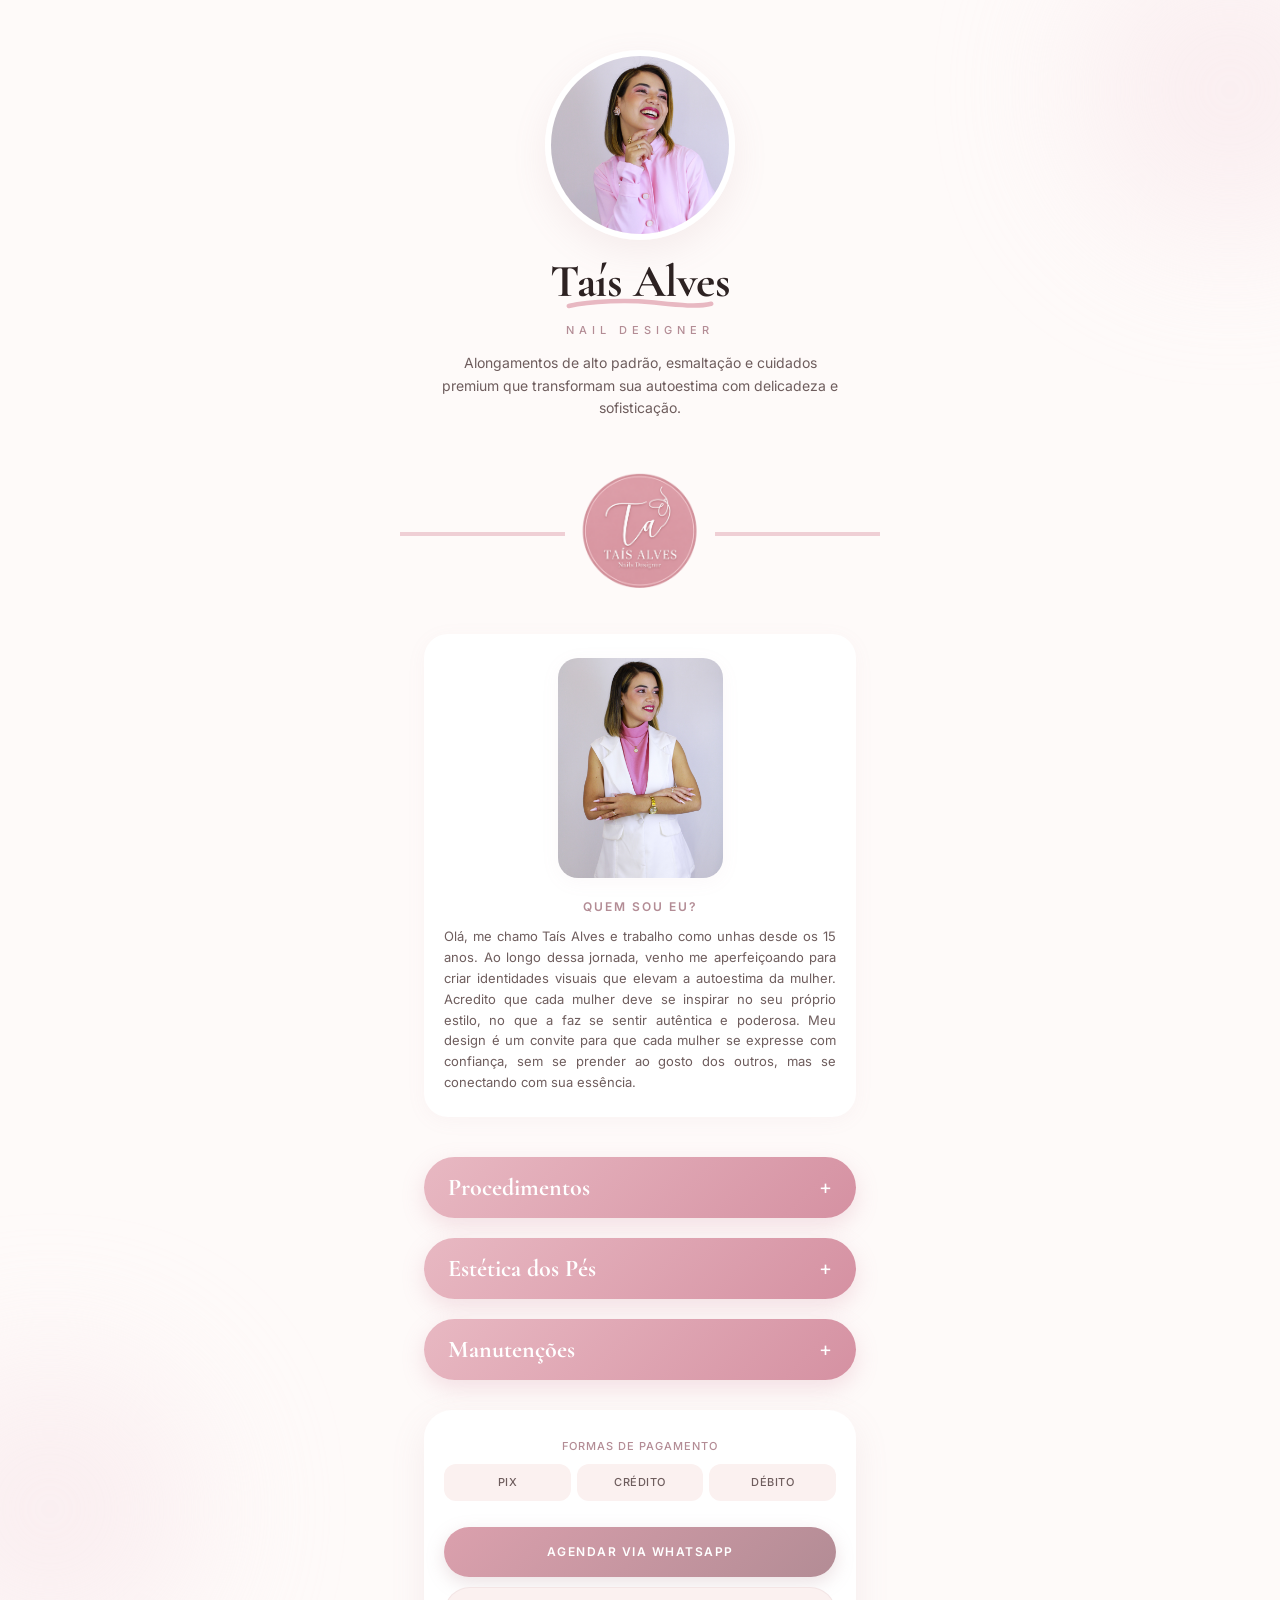
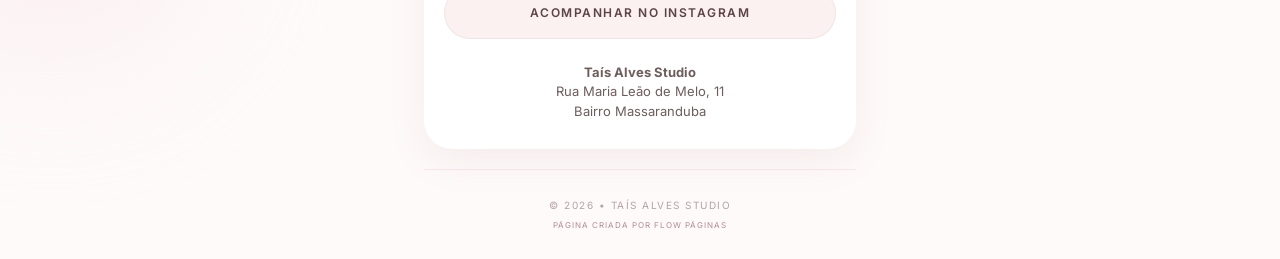
==== commit c73eb504: "Update index.html" ====
--- a/index.html
+++ b/index.html
@@ -131,6 +131,7 @@
   letter-spacing: -0.5px;
 }
 
+/* ANIMAÇÃO DA PINCELADA EFEITO DESENHO */
 .brush-stroke {
   position: absolute;
   bottom: -8px;
@@ -141,6 +142,19 @@
   pointer-events: none;
 }
 
+.brush-stroke path {
+  stroke-dasharray: 300;
+  stroke-dashoffset: 300;
+  animation: drawStroke 1.8s cubic-bezier(0.4, 0, 0.2, 1) forwards;
+  animation-delay: 0.5s; /* Começa suave logo após o carregamento inicial */
+}
+
+@keyframes drawStroke {
+  to {
+    stroke-dashoffset: 0;
+  }
+}
+
 .hero-role{
   margin-top: 18px;
   font-size: 11px;
@@ -158,14 +172,14 @@
   padding: 0 10px;
 }
 
-/* DIVISÓRIA DA LOGO COM LINHAS INFINITAS CORRIGIDA */
+/* DIVISÓRIA DA LOGO COM LINHAS INFINITAS */
 .brand-logo-divider-container {
   display: flex;
   align-items: center;
   justify-content: center;
   width: auto;
-  margin-left: -24px;  /* Força a expansão até a borda esquerda da tela */
-  margin-right: -24px; /* Força a expansão até a borda direita da tela */
+  margin-left: -24px;  
+  margin-right: -24px; 
   padding: 35px 0 20px;
   gap: 0;
 }
@@ -180,14 +194,14 @@
 }
 
 .brand-logo-inner {
-  padding: 0 5px; /* Pequeno respiro para a linha não colar colada demais na imagem */
+  padding: 0 5px; 
   flex-shrink: 0;
   display: flex;
   align-items: center;
 }
 
 .brand-logo-inner img {
-  width: 140px; /* Reduzido e calibrado */
+  width: 140px; 
   height: auto;
   display: block;
 }
@@ -478,7 +492,7 @@
       </div>
       <div class="about-text">
         <h3>Quem sou eu?</h3>
-        <p>Olá, me chamo Taís Alves e trabalho como unhas desde os 15 anos. Ao longo dessa jornada, venho me aperfeiçoando para criar identidades visuais que elevam a autoestima da mulher. Acredito que cada mulher deve se inspirar no seu próprio estilo, no que a faz se sentir autêntica and poderosa. Meu design é um convite para que cada mulher se expresse com confiança, sem se prender ao gosto dos outros, mas se conectando com sua essência.</p>
+        <p>Olá, me chamo Taís Alves e trabalho como unhas desde os 15 anos. Ao longo dessa jornada, venho me aperfeiçoando para criar identidades visuais que elevam a autoestima da mulher. Acredito que cada mulher deve se inspirar no seu próprio estilo, no que a faz se sentir autêntica e poderosa. Meu design é um convite para que cada mulher se expresse com confiança, sem se prender ao gosto dos outros, mas se conectando com sua essência.</p>
       </div>
     </div>
   </section>
@@ -494,7 +508,7 @@
           </div>
           <div class="service-block-text">
             <h4>Fibra de Vidro</h4>
-            <p>A fibra de vidro para unhas é um material composto por filamentos finos que, quando aplicados com um gel ou resina, reforçam a estrutura da unha, proporcionando alongamento leve, resistente e natural.</p>
+            <p>A fibra de vidro para unhas é um material composto por filamentos finos que, quando aplicados com um gel ou resina, reforçam a estrutura da unha, proporcionando alongamento leve, resistente and natural.</p>
           </div>
         </div>
 
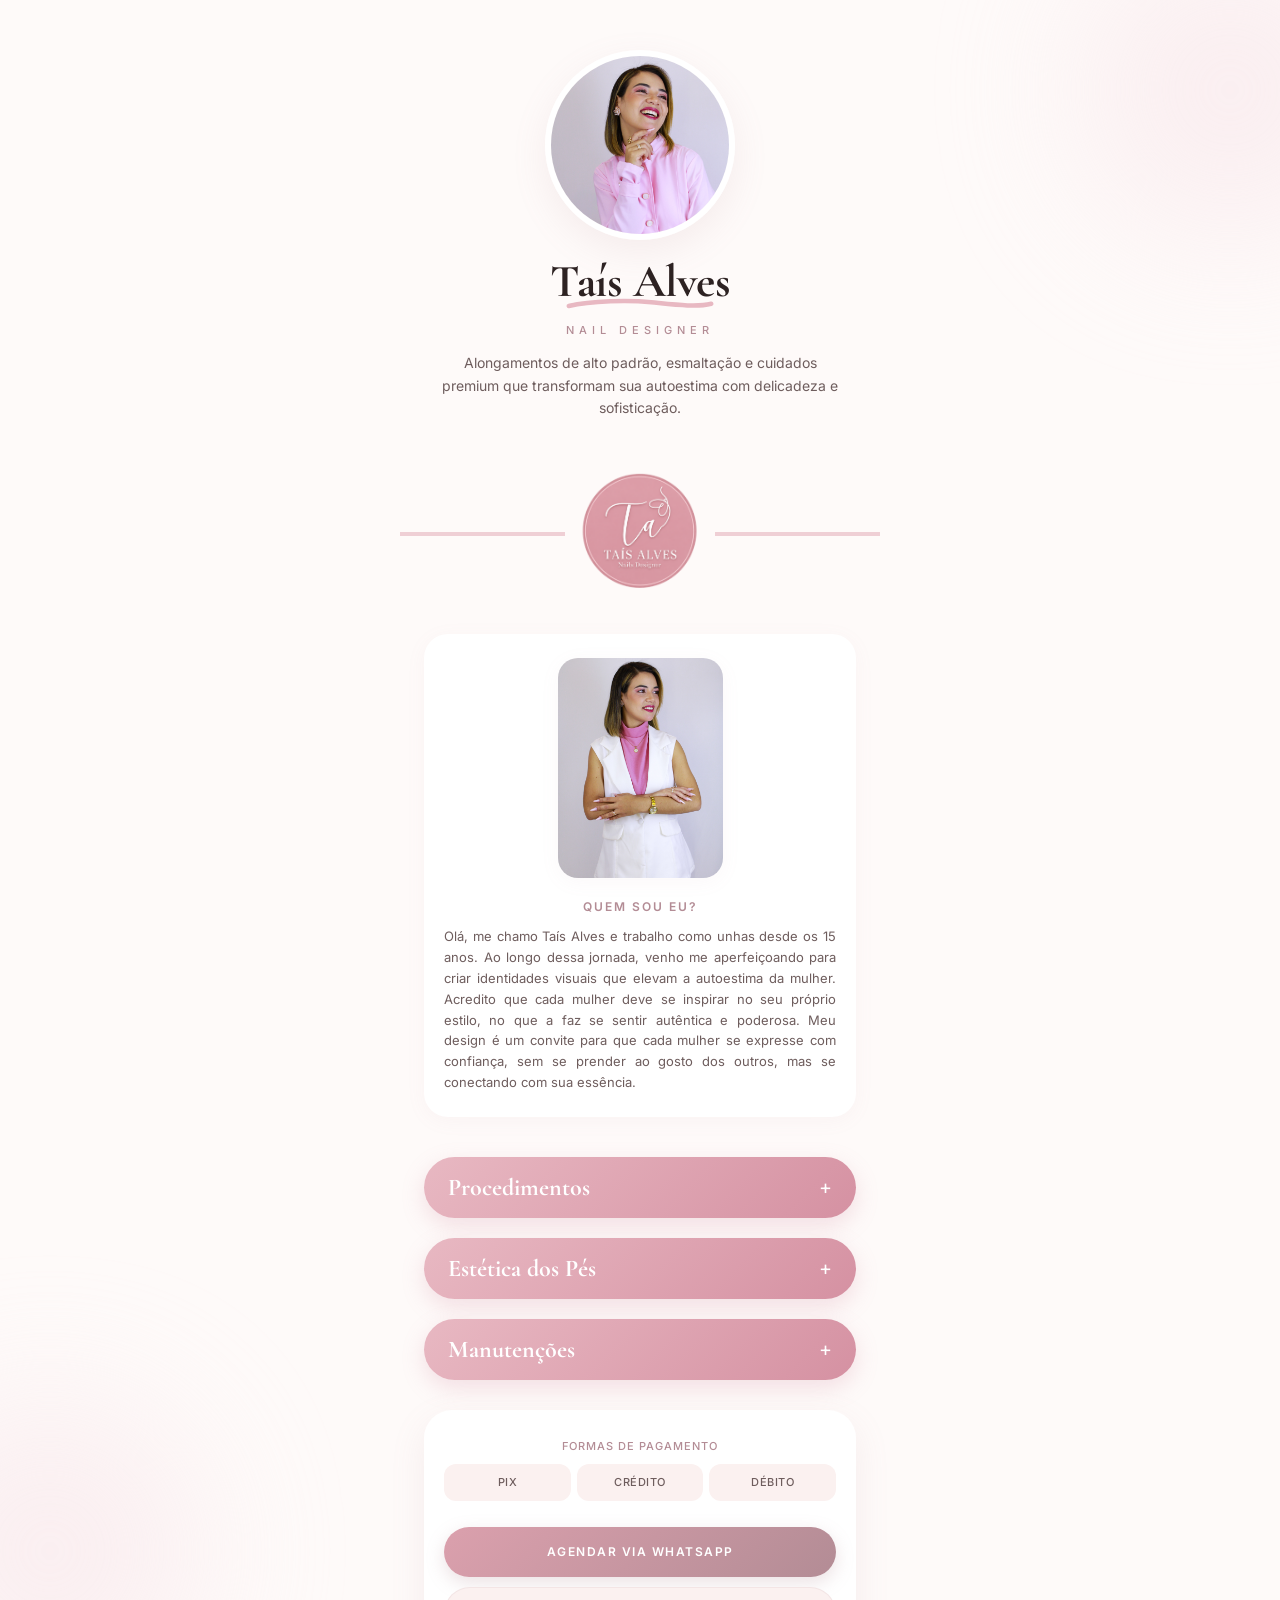
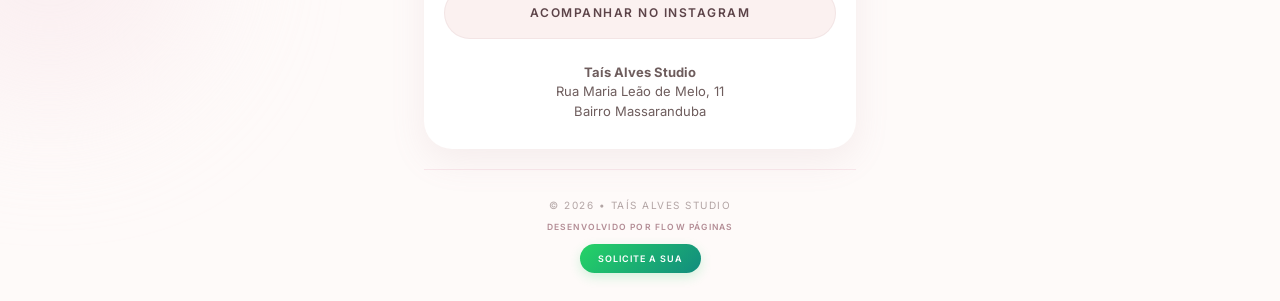
==== commit acfcb773: "Update index.html" ====
--- a/index.html
+++ b/index.html
@@ -146,7 +146,7 @@
   stroke-dasharray: 300;
   stroke-dashoffset: 300;
   animation: drawStroke 1.8s cubic-bezier(0.4, 0, 0.2, 1) forwards;
-  animation-delay: 0.5s; /* Começa suave logo após o carregamento inicial */
+  animation-delay: 0.5s;
 }
 
 @keyframes drawStroke {
@@ -442,13 +442,36 @@
   display: flex;
   flex-direction: column;
   align-items: center;
-  gap: 6px;
+  gap: 8px;
 }
 
 .credits {
-  font-size: 8px;
+  font-size: 8.5px;
+  font-weight: 600;
+  letter-spacing: 1.2px;
+  color: var(--rosa-dark);
+  text-transform: uppercase;
+}
+
+/* MINI BOTÃO DE CAPTAÇÃO DA AGÊNCIA (PADRÃO PREMIUM DA PÁGINA) */
+.btn-flow {
+  display: inline-block;
+  padding: 8px 18px;
+  border-radius: 50px;
+  font-size: 9px;
+  font-weight: 600;
   letter-spacing: 1px;
-  color: var(--rosa-dark);
+  text-transform: uppercase;
+  color: var(--branco);
+  background: linear-gradient(135deg, #25D366, #128C7E);
+  box-shadow: 0 4px 12px rgba(37, 211, 102, 0.2);
+  transition: all 0.3s ease;
+  margin-top: 2px;
+}
+
+.btn-flow:active {
+  transform: scale(0.96);
+  box-shadow: 0 2px 6px rgba(37, 211, 102, 0.15);
 }
 </style>
 </head>
@@ -508,7 +531,7 @@
           </div>
           <div class="service-block-text">
             <h4>Fibra de Vidro</h4>
-            <p>A fibra de vidro para unhas é um material composto por filamentos finos que, quando aplicados com um gel ou resina, reforçam a estrutura da unha, proporcionando alongamento leve, resistente and natural.</p>
+            <p>A fibra de vidro para unhas é um material composto por filamentos finos que, quando aplicados com um gel ou resina, reforçam a estrutura da unha, proporcionando alongamento leve, resistente e natural.</p>
           </div>
         </div>
 
@@ -620,7 +643,8 @@
 
   <footer>
     <span>© <span id="year"></span> • Taís Alves Studio</span>
-    <span class="credits">Página criada por Flow Páginas</span>
+    <span class="credits">DESENVOLVIDO POR FLOW PÁGINAS</span>
+    <a href="https://wa.me/SEU_NUMERO_AQUI" class="btn-flow" target="_blank">Solicite a sua</a>
   </footer>
 
 </div>
@@ -644,4 +668,3 @@
 </script>
 
 </body>
-</html>
